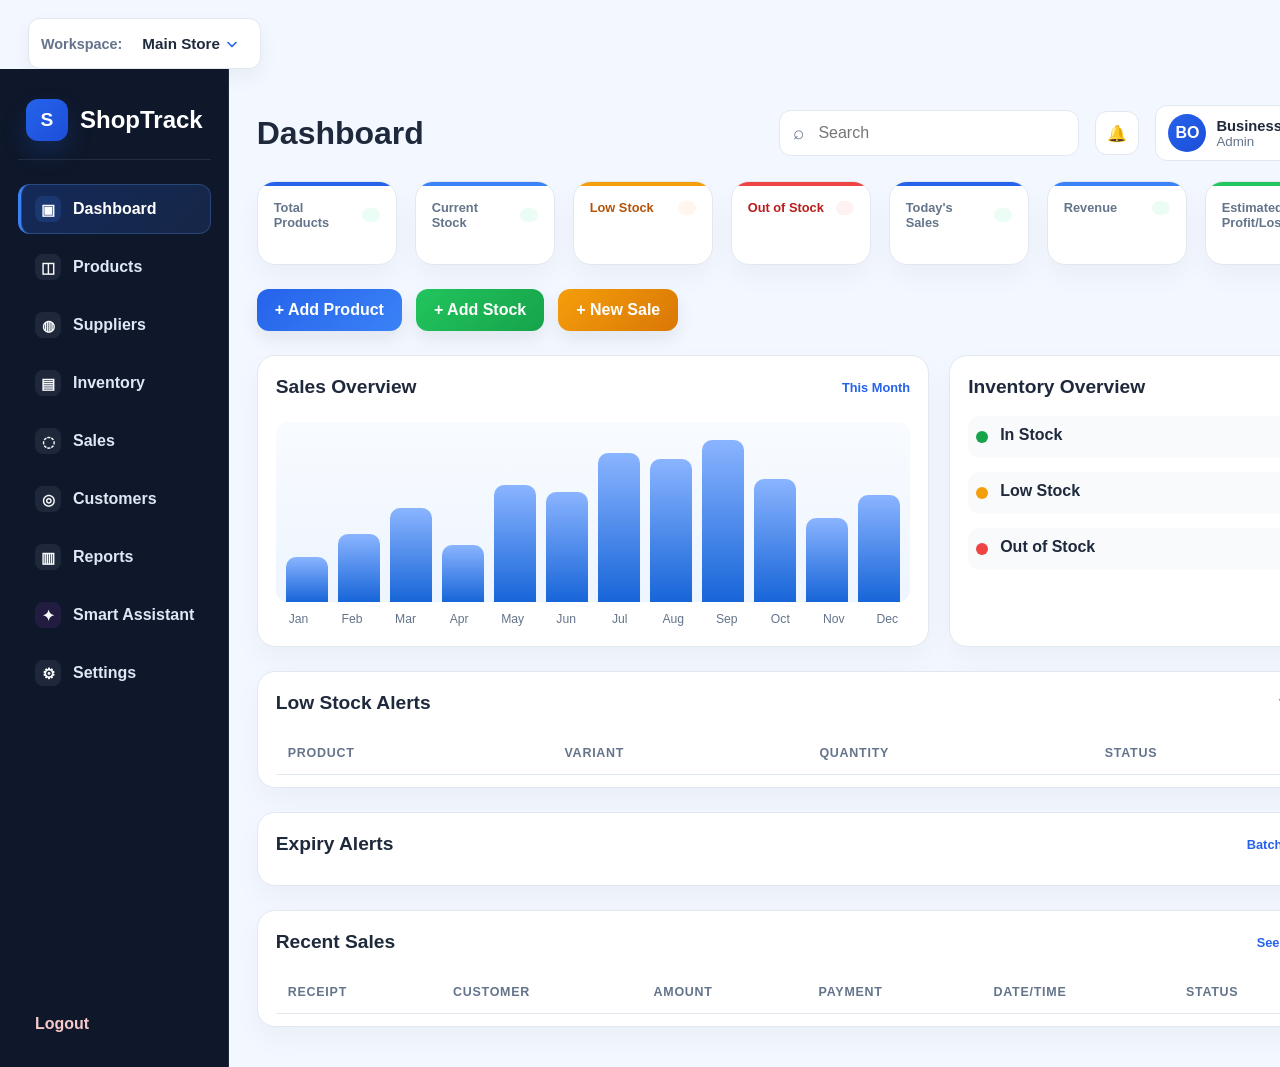
==== frontend/dashboard.html @ 77773a57 "initial commit -ShopTrack" ====
<!DOCTYPE html>
<html lang="en">
  <head>
    <meta charset="UTF-8" />
    <meta name="viewport" content="width=device-width, initial-scale=1.0" />
    <title>ShopTrack | Dashboard</title>
    <link rel="stylesheet" href="css/style.css" />
  </head>
  <body class="dashboard-body">
    <div class="workspace-strip">
      <div class="workspace-picker">
        <span class="workspace-label">Workspace:</span>
        <select id="workspaceSelector" class="workspace-select" aria-label="Workspace selector">
          <option value="Main Store">Main Store</option>
          <option value="Branch 1">Branch 1</option>
          <option value="Branch 2">Branch 2</option>
        </select>
      </div>
    </div>
    <div class="dashboard-app">
      <aside class="sidebar" id="sidebar">
        <div class="sidebar-header">
          <div class="logo-badge small">S</div>
          <div>
            <h2>ShopTrack</h2>
          </div>
        </div>

        <nav class="sidebar-nav" aria-label="Main navigation">
          <a href="dashboard.html" class="nav-item active"><span class="nav-icon">▣</span>Dashboard</a>
          <a href="products.html" class="nav-item"><span class="nav-icon">◫</span>Products</a>
          <a href="suppliers.html" class="nav-item"><span class="nav-icon">◍</span>Suppliers</a>
          <a href="inventory.html" class="nav-item"><span class="nav-icon">▤</span>Inventory</a>
          <a href="sales.html" class="nav-item"><span class="nav-icon">◌</span>Sales</a>
          <a href="customers.html" class="nav-item"><span class="nav-icon">◎</span>Customers</a>
          <a href="reports.html" class="nav-item"><span class="nav-icon">▥</span>Reports</a>
          <a href="assistant.html" class="nav-item assistant-link"><span class="nav-icon">✦</span>Smart Assistant</a>
          <a href="settings.html" class="nav-item"><span class="nav-icon">⚙</span>Settings</a>
        </nav>

        <div class="sidebar-footer">
          <a href="login.html" class="nav-item logout">Logout</a>
        </div>
      </aside>

      <div class="main-panel">
        <header class="topbar">
          <div class="topbar-left">
            <button type="button" class="menu-toggle" id="menuToggle" aria-label="Open menu">
              ☰
            </button>
            <h1>Dashboard</h1>
          </div>

          <div class="topbar-right">
            <div class="search-box">
              <span class="search-icon">⌕</span>
              <input type="search" placeholder="Search" aria-label="Search" />
            </div>

            <button type="button" class="icon-button" aria-label="Notifications">
              🔔
            </button>

            <div class="user-panel" aria-label="User account">
              <div class="avatar">BO</div>
              <div class="user-text">
                <strong>Business Owner</strong>
                <small>Admin</small>
              </div>
            </div>
          </div>
        </header>

        <main class="content-area">
          <section class="summary-grid">
             <article class="metric-card accent-blue">
              <div class="metric-top">
                <span class="metric-label">Total Products</span>
                <span class="metric-trend positive" id="dashboardTrend0"></span>
              </div>
              <div class="metric-value" id="dashboardValue0"></div>
              <div class="metric-note" id="dashboardNote0"></div>
            </article>

            <article class="metric-card accent-sky">
              <div class="metric-top">
                <span class="metric-label">Current Stock</span>
                <span class="metric-trend positive" id="dashboardTrend1"></span>
              </div>
              <div class="metric-value" id="dashboardValue1"></div>
              <div class="metric-note" id="dashboardNote1"></div>
            </article>

            <article class="metric-card warning-card accent-amber">
              <div class="metric-top">
                <span class="metric-label">Low Stock</span>
                <span class="metric-trend warning" id="dashboardTrend2"></span>
              </div>
              <div class="metric-value" id="dashboardValue2"></div>
              <div class="metric-note" id="dashboardNote2"></div>
            </article>

            <article class="metric-card danger-card accent-red">
              <div class="metric-top">
                <span class="metric-label">Out of Stock</span>
                <span class="metric-trend danger" id="dashboardTrend3"></span>
              </div>
              <div class="metric-value" id="dashboardValue3"></div>
              <div class="metric-note" id="dashboardNote3"></div>
            </article>

            <article class="metric-card accent-blue">
              <div class="metric-top">
                <span class="metric-label">Today's Sales</span>
                <span class="metric-trend positive" id="dashboardTrend4"></span>
              </div>
              <div class="metric-value" id="dashboardValue4"></div>
              <div class="metric-note" id="dashboardNote4"></div>
            </article>

            <article class="metric-card accent-sky">
              <div class="metric-top">
                <span class="metric-label">Revenue</span>
                <span class="metric-trend positive" id="dashboardTrend5"></span>
              </div>
              <div class="metric-value" id="dashboardValue5"></div>
              <div class="metric-note" id="dashboardNote5"></div>
            </article>

            <article class="metric-card profit-card accent-green">
              <div class="metric-top">
                <span class="metric-label">Estimated Profit/Loss</span>
                <span class="metric-trend positive" id="dashboardTrend6"></span>
              </div>
              <div class="metric-value" id="dashboardValue6"></div>
              <div class="metric-note" id="dashboardNote6"></div>
            </article>
          </section>

          <section class="quick-actions">
            <button type="button" class="action-btn primary-action" id="quickAddProductBtn">+ Add Product</button>
            <button type="button" class="action-btn secondary-action" id="quickAddStockBtn">+ Add Stock</button>
            <button type="button" class="action-btn accent-action" id="quickNewSaleBtn">+ New Sale</button>
          </section>

          <section class="dashboard-grid">
            <article class="panel sales-panel">
              <div class="panel-header">
                <h3>Sales Overview</h3>
                <span class="panel-tag">This Month</span>
              </div>

              <div class="chart-placeholder" aria-label="Sales chart placeholder">
                <div class="bars" aria-hidden="true">
                  <span style="height: 28%"></span>
                  <span style="height: 42%"></span>
                  <span style="height: 58%"></span>
                  <span style="height: 35%"></span>
                  <span style="height: 72%"></span>
                  <span style="height: 68%"></span>
                  <span style="height: 92%"></span>
                  <span style="height: 88%"></span>
                  <span style="height: 100%"></span>
                  <span style="height: 76%"></span>
                  <span style="height: 52%"></span>
                  <span style="height: 66%"></span>
                </div>
                <div class="chart-legend">
                  <span>Jan</span>
                  <span>Feb</span>
                  <span>Mar</span>
                  <span>Apr</span>
                  <span>May</span>
                  <span>Jun</span>
                  <span>Jul</span>
                  <span>Aug</span>
                  <span>Sep</span>
                  <span>Oct</span>
                  <span>Nov</span>
                  <span>Dec</span>
                </div>
              </div>
            </article>

            <article class="panel inventory-panel">
              <div class="panel-header">
                <h3>Inventory Overview</h3>
                <span class="panel-tag">Live</span>
              </div>

               <div class="status-list">
                 <div class="status-item">
                   <span class="status-dot green"></span>
                   <div>
                     <strong>In Stock</strong>
                     <small></small>
                   </div>
                   <span class="status-count"></span>
                 </div>

                 <div class="status-item">
                   <span class="status-dot yellow"></span>
                   <div>
                     <strong>Low Stock</strong>
                     <small></small>
                   </div>
                   <span class="status-count"></span>
                 </div>

                 <div class="status-item">
                   <span class="status-dot red"></span>
                   <div>
                     <strong>Out of Stock</strong>
                     <small></small>
                   </div>
                   <span class="status-count"></span>
                 </div>
               </div>
            </article>
          </section>

          <section class="panel table-panel">
            <div class="panel-header">
              <h3>Low Stock Alerts</h3>
              <a href="#" class="panel-link">View all</a>
            </div>

            <div class="table-wrap">
              <table>
                <thead>
                  <tr>
                    <th>Product</th>
                    <th>Variant</th>
                    <th>Quantity</th>
                    <th>Status</th>
                  </tr>
                </thead>
                <tbody>
                </tbody>
              </table>
            </div>
          </section>

          <section class="panel table-panel">
            <div class="panel-header">
              <h3>Expiry Alerts</h3>
              <span class="panel-tag">Batch review</span>
            </div>
            <ul class="expiry-alert-list" id="expiryAlertsList"></ul>
          </section>

          <section class="panel table-panel recent-sales-panel">
            <div class="panel-header">
              <h3>Recent Sales</h3>
              <a href="#" class="panel-link">See history</a>
            </div>

            <div class="table-wrap">
              <table>
                <thead>
                  <tr>
                    <th>Receipt</th>
                    <th>Customer</th>
                    <th>Amount</th>
                    <th>Payment</th>
                    <th>Date/Time</th>
                    <th>Status</th>
                  </tr>
                </thead>
                <tbody>
                </tbody>
              </table>
            </div>
          </section>
        </main>
      </div>
    </div>

    <script src="js/app.js"></script>
    <script src="js/dashboard.js"></script>
  </body>
</html>
---- frontend/css/style.css ----
:root {
  --brand-navy: #0F172A;
  --brand-blue: #2563EB;
  --brand-bright-blue: #3B82F6;
  --brand-soft-bg: #F8FAFC;
  --brand-card: #FFFFFF;
  --brand-text: #1E293B;
  --brand-success: #22C55E;
  --brand-warning: #F59E0B;
  --brand-danger: #EF4444;
  --brand-purple: #7C3AED;
  --bg-color: var(--brand-soft-bg);
  --card-color: var(--brand-card);
  --panel-color: var(--brand-soft-bg);
  --primary-color: var(--brand-blue);
  --primary-dark: #1d4ed8;
  --primary-soft: rgba(37, 99, 235, 0.1);
  --text-color: var(--brand-text);
  --muted-color: #64748b;
  --border-color: #e2e8f0;
  --error-color: var(--brand-danger);
  --error-soft: #fef2f2;
  --success-color: var(--brand-success);
  --success-soft: #ecfdf5;
  --warning-bg: #fff7ed;
  --warning-text: #b45309;
  --danger-bg: #fef2f2;
  --danger-text: #b91c1c;
  --assistant-soft: rgba(124, 58, 173, 0.12);
  --shadow-soft: 0 16px 36px rgba(15, 23, 42, 0.10);
}

* {
  box-sizing: border-box;
}

html,
body {
  margin: 0;
  min-height: 100%;
  font-family: 'Segoe UI', Tahoma, Geneva, Verdana, sans-serif;
  background: linear-gradient(180deg, #f4f8ff 0%, var(--brand-soft-bg) 100%);
  color: var(--text-color);
}

body {
  min-height: 100vh;
}

img {
  max-width: 100%;
  display: block;
}

button,
input,
a {
  font: inherit;
}

button {
  cursor: pointer;
}

.auth-page {
  min-height: 100vh;
  display: grid;
  place-items: center;
  padding: 24px;
}

.login-shell {
  width: 100%;
  max-width: 480px;
}

.login-card {
  background: var(--card-color);
  border: 1px solid var(--border-color);
  border-radius: 20px;
  box-shadow: var(--shadow-soft);
  padding: 36px 30px 28px;
}

.brand-block {
  text-align: center;
  margin-bottom: 28px;
}

.logo-badge {
  width: 68px;
  height: 68px;
  margin: 0 auto 14px;
  border-radius: 18px;
  display: grid;
  place-items: center;
  background: linear-gradient(135deg, var(--primary-color), var(--primary-dark));
  color: #ffffff;
  font-size: 2rem;
  font-weight: 700;
  box-shadow: 0 12px 24px rgba(23, 101, 216, 0.22);
}

.brand-block h1 {
  margin: 0;
  font-size: clamp(2rem, 3vw, 2.5rem);
  letter-spacing: -0.04em;
}

.brand-block p {
  margin: 8px 0 0;
  color: var(--muted-color);
  font-size: 1rem;
}

form {
  display: flex;
  flex-direction: column;
  gap: 18px;
}

.field-group {
  display: flex;
  flex-direction: column;
  gap: 8px;
}

label {
  font-size: 0.95rem;
  font-weight: 600;
  color: var(--text-color);
}

input[type='email'],
input[type='password'],
input[type='date'],
input[type='tel'],
textarea,
.search-box input {
  width: 100%;
  height: 52px;
  border: 1px solid var(--border-color);
  border-radius: 12px;
  padding: 0 16px;
  font-size: 1rem;
  background: #ffffff;
  color: var(--text-color);
  transition: border-color 0.2s ease, box-shadow 0.2s ease;
}

textarea {
  min-height: 110px;
  padding: 12px 16px;
  resize: vertical;
}

input[type='email']:focus,
input[type='password']:focus,
input[type='date']:focus,
input[type='tel']:focus,
textarea:focus,
.search-box input:focus {
  outline: none;
  border-color: var(--primary-color);
  box-shadow: 0 0 0 3px rgba(23, 101, 216, 0.12);
}

.password-wrapper {
  position: relative;
}

.password-wrapper input {
  padding-right: 84px;
}

.toggle-password {
  position: absolute;
  right: 10px;
  top: 50%;
  transform: translateY(-50%);
  background: transparent;
  border: none;
  color: var(--primary-color);
  font-weight: 600;
  cursor: pointer;
  padding: 8px 10px;
}

.toggle-password:hover {
  color: var(--primary-dark);
}

.form-row {
  display: flex;
  justify-content: space-between;
  align-items: center;
  gap: 12px;
  flex-wrap: wrap;
}

.checkbox-row {
  display: inline-flex;
  align-items: center;
  gap: 8px;
  font-weight: 500;
  color: var(--muted-color);
}

.checkbox-row input {
  width: 16px;
  height: 16px;
  accent-color: var(--primary-color);
}

.text-link {
  color: var(--primary-color);
  text-decoration: none;
  font-weight: 600;
}

.text-link:hover {
  text-decoration: underline;
}

.form-message {
  min-height: 22px;
  margin-top: -4px;
  font-size: 0.9rem;
  font-weight: 600;
  display: none;
}

.form-message.error {
  display: block;
  color: var(--error-color);
  background: var(--error-soft);
  border: 1px solid rgba(217, 48, 37, 0.15);
  border-radius: 10px;
  padding: 10px 12px;
}

.form-message.success {
  display: block;
  color: var(--success-color);
  background: var(--success-soft);
  border: 1px solid rgba(24, 128, 56, 0.15);
  border-radius: 10px;
  padding: 10px 12px;
}

.primary-btn {
  width: 100%;
  height: 52px;
  border: none;
  border-radius: 12px;
  background: linear-gradient(135deg, var(--brand-blue), var(--brand-bright-blue));
  color: #ffffff;
  font-size: 1rem;
  font-weight: 700;
  cursor: pointer;
  transition: transform 0.2s ease, box-shadow 0.2s ease, filter 0.2s ease;
  box-shadow: 0 12px 24px rgba(37, 99, 235, 0.22);
}

.primary-btn:hover,
.secondary-btn:hover,
.action-btn:hover,
.table-action:hover,
.icon-button:hover,
.modal-close:hover {
  transform: translateY(-1px);
  filter: brightness(1.01);
}

.primary-btn:active {
  transform: translateY(0);
}

.signup-text {
  margin: 8px 0 0;
  text-align: center;
  color: var(--muted-color);
}

.workspace-strip {
  padding: 18px 28px 0;
}

.workspace-picker {
  display: inline-flex;
  align-items: center;
  gap: 10px;
  background: #ffffff;
  border: 1px solid var(--border-color);
  border-radius: 12px;
  padding: 8px 12px;
  box-shadow: 0 8px 20px rgba(15, 23, 42, 0.05);
}

.workspace-label {
  font-size: 0.9rem;
  font-weight: 700;
  color: var(--muted-color);
}

.workspace-select {
  appearance: none;
  -webkit-appearance: none;
  background: #ffffff;
  border: none;
  color: var(--text-color);
  font-size: 0.95rem;
  font-weight: 700;
  padding: 8px 28px 8px 10px;
  border-radius: 10px;
  cursor: pointer;
  outline: none;
  background-image: url("data:image/svg+xml,%3Csvg xmlns='http://www.w3.org/2000/svg' width='12' height='12' viewBox='0 0 12 12'%3E%3Cpath d='M2 4.5l4 4 4-4' fill='none' stroke='%232563EB' stroke-width='1.6' stroke-linecap='round' stroke-linejoin='round'/%3E%3C/svg%3E");
  background-repeat: no-repeat;
  background-position: right 10px center;
}

.workspace-select:focus {
  box-shadow: 0 0 0 3px rgba(37, 99, 235, 0.14);
}

.login-workspace-strip {
  padding: 18px 0 0;
}

.dashboard-body {
  background: #f3f7ff;
}

.dashboard-app {
  display: flex;
  min-height: 100vh;
}

.sidebar {
  width: 260px;
  background: var(--brand-navy);
  color: #e2e8f0;
  padding: 22px 18px;
  display: flex;
  flex-direction: column;
  gap: 24px;
  transition: transform 0.3s ease;
  box-shadow: inset -1px 0 0 rgba(148, 163, 184, 0.14);
}

.sidebar-header {
  display: flex;
  align-items: center;
  gap: 12px;
  padding: 8px 8px 18px;
  border-bottom: 1px solid rgba(148, 163, 184, 0.15);
}

.sidebar-header h2 {
  margin: 0;
  font-size: 1.5rem;
  color: #ffffff;
}

.logo-badge.small {
  width: 42px;
  height: 42px;
  margin: 0;
  font-size: 1.2rem;
  border-radius: 12px;
}

.sidebar-nav {
  display: flex;
  flex-direction: column;
  gap: 8px;
}

.nav-item {
  display: flex;
  align-items: center;
  gap: 12px;
  color: #dfe7f5;
  text-decoration: none;
  padding: 12px 14px;
  border-radius: 12px;
  font-weight: 600;
  transition: background 0.2s ease, transform 0.2s ease, color 0.2s ease, border-color 0.2s ease;
  border-left: 3px solid transparent;
}

.nav-icon {
  width: 26px;
  height: 26px;
  display: inline-flex;
  align-items: center;
  justify-content: center;
  border-radius: 8px;
  background: rgba(148, 163, 184, 0.12);
  color: #f8fafc;
  font-size: 0.92rem;
}

.nav-item:hover {
  background: rgba(59, 130, 246, 0.10);
  color: #ffffff;
  transform: translateX(2px);
}

.nav-item.active {
  background: linear-gradient(135deg, rgba(37, 99, 235, 0.24), rgba(59, 130, 246, 0.14));
  color: #ffffff;
  border-left-color: var(--brand-bright-blue);
  box-shadow: inset 0 0 0 1px rgba(96, 165, 250, 0.25);
}

.nav-item.active .nav-icon,
.nav-item:hover .nav-icon {
  background: rgba(59, 130, 246, 0.18);
}

.nav-item.assistant-link:hover,
.nav-item.assistant-link.active {
  background: linear-gradient(135deg, rgba(124, 58, 173, 0.18), rgba(168, 85, 247, 0.10));
  border-left-color: var(--brand-purple);
  color: #ffffff;
}

.nav-item.assistant-link .nav-icon {
  background: rgba(124, 58, 173, 0.18);
}

.nav-item.logout {
  margin-top: auto;
  color: #f8c9c9;
}

.sidebar-footer {
  margin-top: auto;
}

.main-panel {
  flex: 1;
  padding: 24px 28px 28px;
}

.topbar {
  display: flex;
  justify-content: space-between;
  align-items: center;
  gap: 18px;
  padding: 12px 0 20px;
}

.topbar-left,
.topbar-right {
  display: flex;
  align-items: center;
  gap: 16px;
}

.topbar-left h1 {
  margin: 0;
  font-size: clamp(1.8rem, 2.5vw, 2.5rem);
}

.menu-toggle {
  display: none;
  background: #ffffff;
  border: 1px solid var(--border-color);
  border-radius: 10px;
  width: 42px;
  height: 42px;
  font-size: 1.3rem;
}

.search-box {
  position: relative;
  width: min(300px, 40vw);
}

.search-icon {
  position: absolute;
  left: 14px;
  top: 50%;
  transform: translateY(-50%);
  font-size: 1.2rem;
  color: var(--muted-color);
}

.search-box input {
  padding-left: 38px;
  height: 46px;
}

.icon-button {
  width: 44px;
  height: 44px;
  border: 1px solid var(--border-color);
  border-radius: 12px;
  background: #ffffff;
}

.user-panel {
  display: flex;
  align-items: center;
  gap: 10px;
  background: #ffffff;
  border: 1px solid var(--border-color);
  border-radius: 12px;
  padding: 8px 12px;
}

.avatar {
  width: 38px;
  height: 38px;
  border-radius: 50%;
  background: linear-gradient(135deg, var(--primary-color), var(--primary-dark));
  color: #ffffff;
  display: grid;
  place-items: center;
  font-weight: 700;
}

.user-text {
  display: flex;
  flex-direction: column;
}

.user-text strong {
  font-size: 0.92rem;
}

.user-text small {
  color: var(--muted-color);
}

.content-area {
  display: flex;
  flex-direction: column;
  gap: 24px;
}

.summary-grid {
  display: grid;
  grid-template-columns: repeat(7, minmax(140px, 1fr));
  gap: 18px;
}

.metric-card {
  position: relative;
  background: var(--brand-card);
  border: 1px solid var(--border-color);
  border-radius: 18px;
  padding: 18px 16px 16px;
  box-shadow: 0 12px 26px rgba(15, 23, 42, 0.04);
  overflow: hidden;
}

.metric-card::before {
  content: "";
  position: absolute;
  inset: 0 0 auto 0;
  height: 4px;
  background: var(--brand-blue);
}

.metric-card.accent-blue::before { background: var(--brand-blue); }
.metric-card.accent-sky::before { background: var(--brand-bright-blue); }
.metric-card.accent-amber::before { background: var(--brand-warning); }
.metric-card.accent-red::before { background: var(--brand-danger); }
.metric-card.accent-green::before { background: var(--brand-success); }
.metric-card.accent-purple::before { background: var(--brand-purple); }

.metric-top {
  display: flex;
  justify-content: space-between;
  align-items: center;
  gap: 10px;
  margin-bottom: 18px;
}

.metric-label {
  font-size: 0.8rem;
  color: var(--muted-color);
  font-weight: 700;
}

.metric-value {
  font-size: clamp(1.5rem, 2vw, 2rem);
  font-weight: 800;
  letter-spacing: -0.04em;
  margin-bottom: 8px;
}

.metric-note {
  color: var(--muted-color);
  font-size: 0.8rem;
}

.metric-trend {
  font-size: 0.7rem;
  font-weight: 700;
  border-radius: 999px;
  padding: 6px 8px;
}

.metric-trend.positive {
  background: var(--success-soft);
  color: var(--success-color);
}

.metric-trend.warning {
  background: var(--warning-bg);
  color: var(--warning-text);
}

.metric-trend.danger {
  background: var(--danger-bg);
  color: var(--danger-text);
}

.warning-card .metric-value,
.warning-card .metric-label {
  color: var(--warning-text);
}

.danger-card .metric-value,
.danger-card .metric-label {
  color: var(--danger-text);
}

.profit-card .metric-value {
  color: var(--success-color);
}

.metric-card .metric-trend {
  border: 1px solid transparent;
}

.quick-actions {
  display: flex;
  gap: 14px;
  flex-wrap: wrap;
}

.action-btn {
  border: none;
  border-radius: 12px;
  padding: 12px 18px;
  font-weight: 700;
  color: #ffffff;
  transition: transform 0.2s ease, box-shadow 0.2s ease;
  box-shadow: 0 8px 18px rgba(15, 23, 42, 0.08);
}

.primary-action {
  background: linear-gradient(135deg, var(--brand-blue), var(--brand-bright-blue));
}

.secondary-action {
  background: linear-gradient(135deg, var(--brand-success), #16a34a);
}

.accent-action {
  background: linear-gradient(135deg, var(--brand-warning), #d97706);
}

.dashboard-grid {
  display: grid;
  grid-template-columns: 1.7fr 1fr;
  gap: 20px;
}

.panel {
  background: #ffffff;
  border: 1px solid var(--border-color);
  border-radius: 18px;
  padding: 20px 18px;
  box-shadow: 0 12px 28px rgba(15, 23, 42, 0.04);
}

.panel-header {
  display: flex;
  align-items: center;
  justify-content: space-between;
  gap: 10px;
  margin-bottom: 18px;
}

.panel-header h3 {
  margin: 0;
  font-size: 1.2rem;
}

.panel-tag,
.panel-link {
  color: var(--primary-color);
  text-decoration: none;
  font-size: 0.8rem;
  font-weight: 700;
}

.chart-placeholder {
  display: flex;
  flex-direction: column;
  gap: 10px;
  padding-top: 6px;
}

.bars {
  height: 180px;
  display: grid;
  grid-template-columns: repeat(12, minmax(0, 1fr));
  align-items: end;
  gap: 10px;
  padding: 18px 10px 0;
  border-radius: 12px;
  background: linear-gradient(180deg, #f8fbff, #eef5ff);
}

.bars span {
  display: block;
  background: linear-gradient(180deg, #8ab4ff, #1765d8);
  border-radius: 10px 10px 0 0;
  min-height: 20px;
}

.chart-legend {
  display: grid;
  grid-template-columns: repeat(12, minmax(0, 1fr));
  gap: 8px;
  color: var(--muted-color);
  font-size: 0.76rem;
  text-align: center;
}

.status-list {
  display: flex;
  flex-direction: column;
  gap: 14px;
  margin-top: 8px;
}

.status-item {
  display: flex;
  align-items: center;
  gap: 12px;
  padding: 10px 8px;
  border-radius: 12px;
  background: #f8fafc;
}

.status-item strong {
  display: block;
  margin-bottom: 4px;
}

.status-item small {
  color: var(--muted-color);
}

.status-dot {
  width: 12px;
  height: 12px;
  border-radius: 50%;
  display: inline-block;
}

.status-dot.green {
  background: #16a34a;
}

.status-dot.yellow {
  background: #f59e0b;
}

.status-dot.red {
  background: #ef4444;
}

.status-count {
  margin-left: auto;
  font-weight: 700;
  color: var(--text-color);
}

.table-panel {
  padding-bottom: 12px;
}

.table-wrap {
  overflow-x: auto;
}

table {
  width: 100%;
  border-collapse: collapse;
  min-width: 640px;
}

th,
td {
  padding: 14px 12px;
  text-align: left;
  border-bottom: 1px solid var(--border-color);
  font-size: 0.95rem;
}

th {
  color: var(--muted-color);
  font-size: 0.78rem;
  text-transform: uppercase;
  letter-spacing: 0.06em;
}

tbody tr:hover {
  background: #f8fbff;
}

.status-badge {
  display: inline-block;
  border-radius: 999px;
  padding: 6px 10px;
  font-size: 0.76rem;
  font-weight: 700;
  border: 1px solid transparent;
}

.status-badge.green {
  background: var(--success-soft);
  color: var(--success-color);
  border-color: rgba(34, 197, 94, 0.15);
}

.status-badge.yellow {
  background: var(--warning-bg);
  color: var(--warning-text);
  border-color: rgba(245, 158, 11, 0.18);
}

.status-badge.red {
  background: #fef2f2;
  color: #b91c1c;
  border-color: rgba(239, 68, 68, 0.15);
}

.status-badge.blue {
  background: #eff6ff;
  color: #1d4ed8;
  border-color: rgba(37, 99, 235, 0.1);
}

.status-badge.orange {
  background: #fff7ed;
  color: #c2410c;
  border-color: rgba(245, 158, 11, 0.14);
}

.expiry-alert-list {
  list-style: none;
  margin: 0;
  padding: 0;
  display: flex;
  flex-direction: column;
  gap: 12px;
}

.expiry-alert-item {
  display: grid;
  grid-template-columns: minmax(0, 1.5fr) auto auto;
  gap: 10px;
  align-items: center;
  padding: 12px 14px;
  border: 1px solid var(--border-color);
  border-radius: 12px;
  background: #f8fafc;
}

.expiry-alert-copy {
  display: flex;
  flex-direction: column;
  gap: 4px;
}

.expiry-alert-copy strong {
  font-size: 0.95rem;
}

.expiry-alert-copy small,
.expiry-alert-item small {
  color: var(--muted-color);
}

.recent-sales-panel {
  margin-bottom: 12px;
}

.toolbar-box {
  display: flex;
  justify-content: space-between;
  align-items: center;
  gap: 16px;
  background: #ffffff;
  border: 1px solid var(--border-color);
  border-radius: 18px;
  padding: 16px 18px;
  box-shadow: 0 10px 24px rgba(15, 23, 42, 0.04);
}

.toolbar-filters {
  display: flex;
  align-items: center;
  gap: 12px;
  flex-wrap: wrap;
}

.toolbar-filters select,
.toolbar-filters input,
.product-form input,
.product-form select {
  height: 46px;
  border: 1px solid var(--border-color);
  border-radius: 10px;
  padding: 0 12px;
  background: #ffffff;
  color: var(--text-color);
}

.secondary-btn {
  background: linear-gradient(135deg, #e2e8f0, #dfeaf5);
  color: var(--text-color);
  border: none;
  border-radius: 10px;
  padding: 10px 16px;
  font-weight: 700;
  box-shadow: 0 8px 18px rgba(15, 23, 42, 0.04);
}

.secondary-btn.alt {
  background: linear-gradient(135deg, #eff6ff, #dbeafe);
  color: var(--brand-blue);
}

.small-btn {
  width: auto;
  min-width: 150px;
  height: 46px;
  padding: 0 18px;
}

.page-panel {
  padding-bottom: 8px;
}

.table-action {
  background: rgba(37, 99, 235, 0.06);
  color: var(--primary-color);
  border: 1px solid rgba(37, 99, 235, 0.12);
  border-radius: 8px;
  padding: 7px 10px;
  font-weight: 700;
}

.modal {
  position: fixed;
  inset: 0;
  display: flex;
  align-items: center;
  justify-content: center;
  z-index: 50;
}

.modal.hidden {
  display: none;
}

.modal-backdrop {
  position: absolute;
  inset: 0;
  background: rgba(15, 23, 42, 0.5);
}

.modal-dialog {
  position: relative;
  width: min(720px, calc(100vw - 32px));
  max-height: 90vh;
  overflow-y: auto;
  background: #ffffff;
  border-radius: 18px;
  box-shadow: var(--shadow-soft);
  padding: 20px;
  z-index: 1;
}

.modal-header {
  display: flex;
  align-items: center;
  justify-content: space-between;
  gap: 12px;
  margin-bottom: 18px;
}

.modal-header h3 {
  margin: 0;
  font-size: 1.4rem;
}

.modal-close {
  width: 36px;
  height: 36px;
  border: none;
  border-radius: 8px;
  background: #f1f5f9;
  font-size: 1.5rem;
  color: var(--text-color);
}

.form-grid {
  display: grid;
  grid-template-columns: repeat(2, minmax(0, 1fr));
  gap: 16px;
}

.product-form .field-group {
  display: flex;
  flex-direction: column;
  gap: 8px;
}

.product-form .field-group input {
  height: 46px;
  border: 1px solid var(--border-color);
  border-radius: 10px;
  padding: 0 12px;
}

.modal-actions {
  display: flex;
  justify-content: flex-end;
  gap: 12px;
  margin-top: 22px;
}

.full-span {
  grid-column: 1 / -1;
}

.form-message {
  min-height: 24px;
  margin-top: 12px;
  display: none;
  font-size: 0.9rem;
  font-weight: 700;
}

.form-message.error {
  display: block;
  background: var(--error-soft);
  color: var(--error-color);
  border: 1px solid rgba(217, 48, 37, 0.15);
  border-radius: 10px;
  padding: 10px 12px;
}

.form-message.success {
  display: block;
  background: var(--success-soft);
  color: var(--success-color);
  border: 1px solid rgba(24, 128, 56, 0.15);
  border-radius: 10px;
  padding: 10px 12px;
}

.full-width {
  width: 100%;
}

.sales-layout {
  display: grid;
  grid-template-columns: 1.2fr 1.5fr;
  gap: 20px;
}

.product-list {
  display: flex;
  flex-direction: column;
  gap: 12px;
}

.product-item {
  display: flex;
  justify-content: space-between;
  align-items: center;
  gap: 12px;
  border: 1px solid var(--border-color);
  border-radius: 12px;
  padding: 12px 14px;
  background: #f8fafc;
}

.product-item button {
  background: var(--primary-color);
  color: #ffffff;
  border: none;
  border-radius: 8px;
  padding: 8px 12px;
}

.cart-panel,
.customer-panel,
.payment-panel,
.sales-product-panel {
  min-height: 100%;
}

.compact-table table {
  min-width: 480px;
}

.qty-control {
  display: inline-flex;
  align-items: center;
  gap: 8px;
  border: 1px solid var(--border-color);
  border-radius: 10px;
  padding: 4px 8px;
  background: #ffffff;
}

.qty-control button {
  width: 28px;
  height: 28px;
  border: none;
  border-radius: 8px;
  background: #edf2ff;
  color: var(--primary-color);
  font-size: 1.1rem;
  font-weight: 700;
  cursor: pointer;
}

.qty-input {
  width: 56px;
  border: none;
  background: transparent;
  text-align: center;
  font-size: 0.95rem;
  font-weight: 700;
  color: var(--text-color);
  appearance: textfield;
}

.qty-input::-webkit-outer-spin-button,
.qty-input::-webkit-inner-spin-button {
  -webkit-appearance: none;
  margin: 0;
}

.totals-box {
  margin-top: 18px;
  padding-top: 16px;
  border-top: 1px solid var(--border-color);
}

.total-row {
  display: flex;
  justify-content: space-between;
  align-items: center;
  font-size: 1.02rem;
  font-weight: 700;
}

.cart-actions {
  display: flex;
  gap: 12px;
  flex-wrap: wrap;
  margin-top: 18px;
}

.sale-actions-shell,
.held-sales-panel {
  margin-top: 18px;
}

.sale-action-group {
  display: flex;
  gap: 12px;
  flex-wrap: wrap;
  justify-content: flex-end;
  align-items: center;
}

.post-sale-actions {
  display: none;
}

#salesMessage.success ~ .sale-actions-shell .pre-sale-actions {
  display: none;
}

#salesMessage.success ~ .sale-actions-shell .post-sale-actions {
  display: flex;
}

.held-sale-box {
  display: flex;
  flex-direction: column;
  gap: 10px;
}

.held-sale-box label {
  font-size: 0.88rem;
  font-weight: 700;
  color: var(--muted-color);
}

.held-sale-box select {
  width: 100%;
}

.alert-box {
  margin-top: 16px;
  background: var(--warning-bg);
  border: 1px solid rgba(245, 158, 11, 0.2);
  color: var(--warning-text);
  border-radius: 12px;
  padding: 12px 14px;
  display: flex;
  flex-direction: column;
  gap: 6px;
}

.check-row {
  display: flex;
  align-items: center;
  gap: 10px;
  font-weight: 600;
}

.report-toolbar label {
  display: flex;
  align-items: center;
  gap: 8px;
  color: var(--muted-color);
  font-weight: 600;
}

.simple-list {
  list-style: none;
  padding: 0;
  margin: 0;
  display: flex;
  flex-direction: column;
  gap: 12px;
}

.simple-list li {
  display: flex;
  justify-content: space-between;
  align-items: center;
  border-bottom: 1px solid var(--border-color);
  padding-bottom: 10px;
}

.mini-chart {
  height: 140px;
  display: flex;
  align-items: end;
  gap: 10px;
  padding: 16px 8px 8px;
  background: linear-gradient(180deg, #f8fbff, #eef5ff);
  border-radius: 12px;
}

.mini-chart span {
  flex: 1;
  background: linear-gradient(180deg, #b6d7ff, #1765d8);
  border-radius: 10px 10px 0 0;
}

.small-bars span {
  min-height: 10px;
}

@media (max-width: 1024px) {
  .summary-grid {
    grid-template-columns: repeat(2, minmax(180px, 1fr));
  }

  .dashboard-grid {
    grid-template-columns: 1fr;
  }

  .sales-layout {
    grid-template-columns: 1fr;
  }
}

@media (max-width: 820px) {
  .dashboard-app {
    position: relative;
  }

  .sidebar {
    position: absolute;
    left: 0;
    top: 0;
    bottom: 0;
    transform: translateX(-100%);
    z-index: 20;
    width: 250px;
  }

  .sidebar.open {
    transform: translateX(0);
  }

  .menu-toggle {
    display: inline-flex;
    align-items: center;
    justify-content: center;
  }

  .topbar {
    align-items: flex-start;
    flex-wrap: wrap;
  }

  .topbar-right {
    width: 100%;
    justify-content: space-between;
    flex-wrap: wrap;
  }

  .search-box {
    width: 100%;
    min-width: 0;
  }
}

@media (max-width: 640px) {
  .auth-page {
    padding: 16px;
  }

  .login-card {
    padding: 28px 18px 22px;
    border-radius: 16px;
  }

  .field-group {
    gap: 6px;
  }

  .form-row {
    align-items: flex-start;
    flex-direction: column;
  }

  .toggle-password {
    right: 8px;
  }

  .main-panel {
    padding: 18px 14px 20px;
  }

  .topbar {
    padding-top: 2px;
  }

  .topbar-left,
  .topbar-right {
    width: 100%;
    justify-content: space-between;
  }

  .user-panel {
    width: 100%;
    justify-content: center;
  }

  .summary-grid {
    grid-template-columns: 1fr;
  }

  .quick-actions {
    flex-direction: column;
  }

  .action-btn {
    width: 100%;
  }
}

@media (min-width: 641px) and (max-width: 1024px) {
  .login-shell {
    max-width: 520px;
  }
}
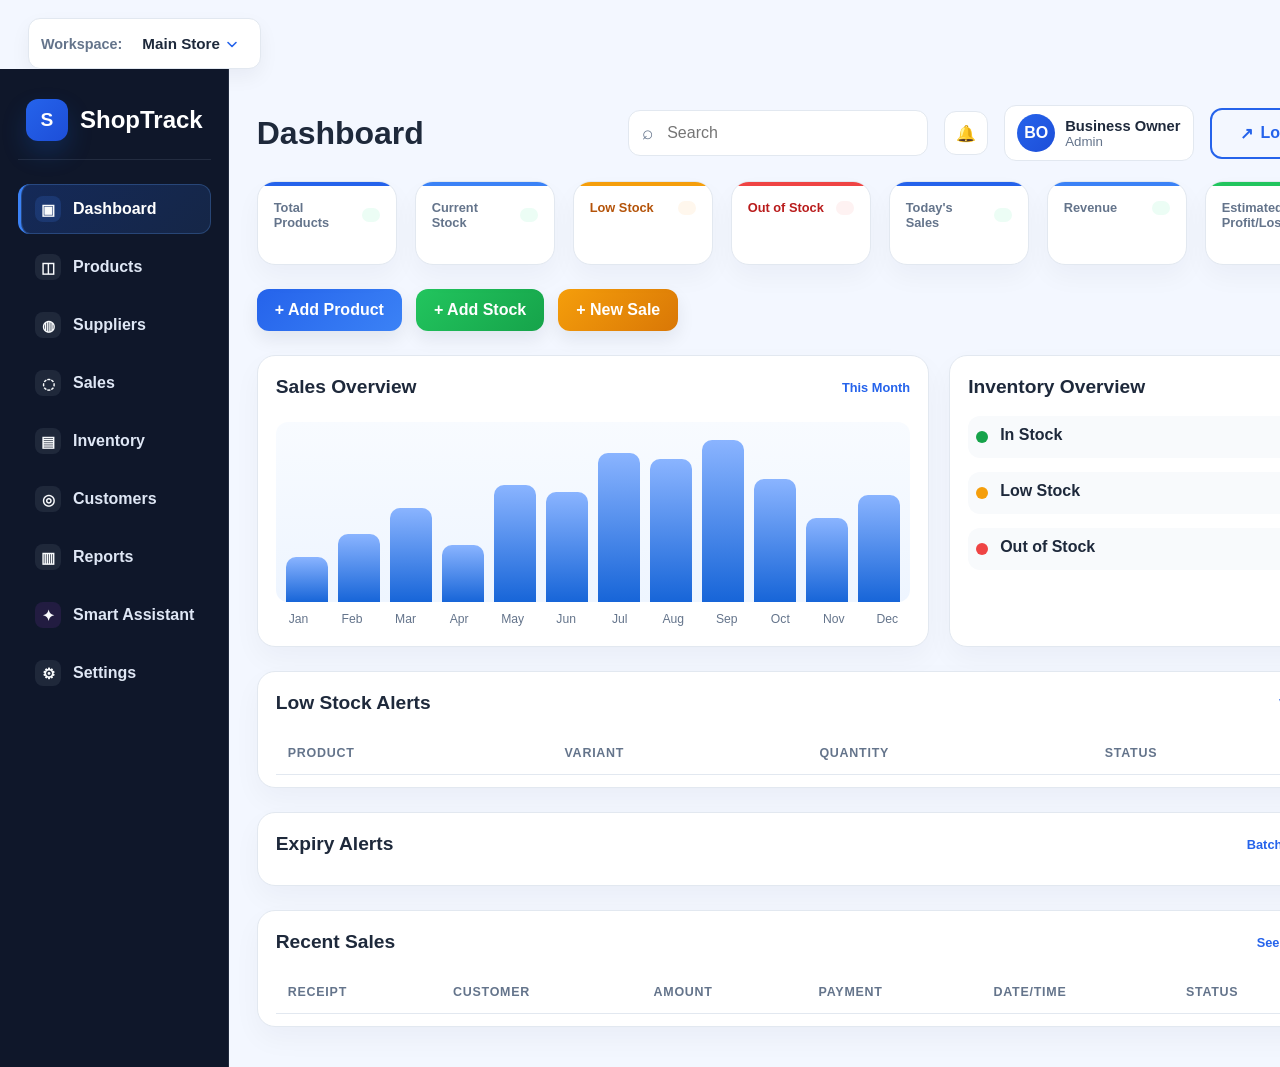
==== commit 1efa0f37: "fix shoptrack dashboard,products, inventory and reports" ====
--- a/frontend/dashboard.html
+++ b/frontend/dashboard.html
@@ -30,8 +30,8 @@
           <a href="dashboard.html" class="nav-item active"><span class="nav-icon">▣</span>Dashboard</a>
           <a href="products.html" class="nav-item"><span class="nav-icon">◫</span>Products</a>
           <a href="suppliers.html" class="nav-item"><span class="nav-icon">◍</span>Suppliers</a>
+          <a href="sales.html" class="nav-item"><span class="nav-icon">◌</span>Sales</a>
           <a href="inventory.html" class="nav-item"><span class="nav-icon">▤</span>Inventory</a>
-          <a href="sales.html" class="nav-item"><span class="nav-icon">◌</span>Sales</a>
           <a href="customers.html" class="nav-item"><span class="nav-icon">◎</span>Customers</a>
           <a href="reports.html" class="nav-item"><span class="nav-icon">▥</span>Reports</a>
           <a href="assistant.html" class="nav-item assistant-link"><span class="nav-icon">✦</span>Smart Assistant</a>
@@ -39,7 +39,6 @@
         </nav>
 
         <div class="sidebar-footer">
-          <a href="login.html" class="nav-item logout">Logout</a>
         </div>
       </aside>
 
@@ -69,6 +68,11 @@
                 <small>Admin</small>
               </div>
             </div>
+
+            <a href="login.html" class="btn btn-outline logout-btn" aria-label="Logout">
+              <span class="logout-icon">↗</span>
+              <span class="logout-text">Logout</span>
+            </a>
           </div>
         </header>
 
--- a/frontend/css/style.css
+++ b/frontend/css/style.css
@@ -1,5 +1,11 @@
 :root {
   --brand-navy: #0F172A;
+  --brand-emerald: #059669;
+  --brand-emerald-light: #10B981;
+  --brand-sky: #0EA5E9;
+  --brand-sky-light: #38BDF8;
+  --brand-orange: #F97316;
+  --brand-orange-light: #FB923C;
   --brand-blue: #2563EB;
   --brand-bright-blue: #3B82F6;
   --brand-soft-bg: #F8FAFC;
@@ -28,6 +34,20 @@
   --danger-text: #b91c1c;
   --assistant-soft: rgba(124, 58, 173, 0.12);
   --shadow-soft: 0 16px 36px rgba(15, 23, 42, 0.10);
+  --gradient-hero: linear-gradient(135deg, #0F172A 0%, #1E293B 50%, #0F172A 100%);
+  --gradient-card-1: linear-gradient(135deg, #0EA5E9 0%, #0284C7 100%);
+  --gradient-card-2: linear-gradient(135deg, #10B981 0%, #059669 100%);
+  --gradient-card-3: linear-gradient(135deg, #F97316 0%, #EA580C 100%);
+  --gradient-card-4: linear-gradient(135deg, #7C3AED 0%, #6D28D9 100%);
+  --gradient-card-5: linear-gradient(135deg, #EC4899 0%, #DB2777 100%);
+  --gradient-feature-1: linear-gradient(135deg, rgba(14, 165, 233, 0.1) 0%, rgba(2, 132, 199, 0.05) 100%);
+  --gradient-feature-2: linear-gradient(135deg, rgba(16, 185, 129, 0.1) 0%, rgba(5, 150, 105, 0.05) 100%);
+  --gradient-feature-3: linear-gradient(135deg, rgba(249, 115, 22, 0.1) 0%, rgba(234, 88, 12, 0.05) 100%);
+  --gradient-feature-4: linear-gradient(135deg, rgba(124, 58, 173, 0.1) 0%, rgba(109, 40, 217, 0.05) 100%);
+  --gradient-feature-5: linear-gradient(135deg, rgba(236, 72, 153, 0.1) 0%, rgba(219, 39, 119, 0.05) 100%);
+  --gradient-feature-6: linear-gradient(135deg, rgba(245, 158, 11, 0.1) 0%, rgba(217, 119, 6, 0.05) 100%);
+  --gradient-login: linear-gradient(135deg, #1e3a8a 0%, #3b82f6 50%, #06b6d4 100%);
+  --gradient-login-alt: linear-gradient(135deg, #1e40af 0%, #2563eb 100%);
 }
 
 * {
@@ -1400,3 +1420,1085 @@
     max-width: 520px;
   }
 }
+
+/* ========================================
+   SPLIT-SCREEN LOGIN STYLES
+   ======================================== */
+
+.login-page {
+  min-height: 100vh;
+  display: flex;
+  background: #f8fafc;
+}
+
+.login-split {
+  display: flex;
+  width: 100%;
+  min-height: 100vh;
+}
+
+.login-brand {
+  flex: 1;
+  display: flex;
+  flex-direction: column;
+  justify-content: center;
+  align-items: center;
+  padding: 60px 48px;
+  background: linear-gradient(135deg, var(--brand-blue) 0%, var(--brand-purple) 100%);
+  color: #ffffff;
+  position: relative;
+  overflow: hidden;
+}
+
+.login-brand::before {
+  content: "";
+  position: absolute;
+  inset: 0;
+  background: url("data:image/svg+xml,%3Csvg width='60' height='60' viewBox='0 0 60 60' xmlns='http://www.w3.org/2000/svg'%3E%3Cg fill='none' fill-rule='evenodd'%3E%3Cg fill='%23ffffff' fill-opacity='0.03'%3E%3Cpath d='M36 34v-4h-2v4h-4v2h4v4h2v-4h4v-2h-4zm0-30V0h-2v4h-4v2h4v4h2V6h4V4h-4zM6 34v-4H4v4H0v2h4v4h2v-4h4v-2H6zM6 4V0H4v4H0v2h4v4h2V6h4V4H6z'/%3E%3C/g%3E%3C/g%3E%3C/svg%3E") repeat;
+  opacity: 0.5;
+}
+
+.login-brand::after {
+  content: "";
+  position: absolute;
+  bottom: 0;
+  left: 0;
+  right: 0;
+  height: 200px;
+  background: linear-gradient(180deg, transparent, rgba(0, 0, 0, 0.15));
+  pointer-events: none;
+}
+
+.login-brand-content {
+  position: relative;
+  z-index: 1;
+  max-width: 420px;
+  text-align: center;
+}
+
+.login-brand-logo {
+  width: 80px;
+  height: 80px;
+  border-radius: 22px;
+  display: grid;
+  place-items: center;
+  background: rgba(255, 255, 255, 0.15);
+  backdrop-filter: blur(10px);
+  border: 1px solid rgba(255, 255, 255, 0.2);
+  color: #ffffff;
+  font-size: 2.25rem;
+  font-weight: 800;
+  margin: 0 auto 28px;
+  box-shadow: 0 20px 40px rgba(0, 0, 0, 0.15);
+}
+
+.login-brand h1 {
+  margin: 0 0 12px;
+  font-size: clamp(2rem, 4vw, 2.75rem);
+  font-weight: 800;
+  letter-spacing: -0.02em;
+  line-height: 1.2;
+}
+
+.login-brand h1 span {
+  display: block;
+  font-size: clamp(1.5rem, 3vw, 2rem);
+  font-weight: 600;
+  opacity: 0.95;
+  margin-top: 4px;
+}
+
+.login-brand p {
+  margin: 0 0 40px;
+  font-size: 1.1rem;
+  line-height: 1.7;
+  opacity: 0.85;
+  max-width: 360px;
+}
+
+.login-illustration {
+  display: flex;
+  justify-content: center;
+  gap: 16px;
+  flex-wrap: wrap;
+  margin-top: auto;
+  padding-top: 20px;
+}
+
+.illustration-card {
+  background: rgba(255, 255, 255, 0.1);
+  backdrop-filter: blur(10px);
+  border: 1px solid rgba(255, 255, 255, 0.15);
+  border-radius: 16px;
+  padding: 20px 24px;
+  min-width: 140px;
+  text-align: center;
+  transition: transform 0.3s ease, background 0.3s ease;
+}
+
+.illustration-card:hover {
+  transform: translateY(-4px);
+  background: rgba(255, 255, 255, 0.15);
+}
+
+.illustration-icon {
+  font-size: 2rem;
+  margin-bottom: 8px;
+  display: block;
+}
+
+.illustration-card strong {
+  display: block;
+  font-size: 0.95rem;
+  font-weight: 700;
+  margin-bottom: 4px;
+}
+
+.illustration-card span {
+  font-size: 0.8rem;
+  opacity: 0.8;
+}
+
+.login-form-side {
+  flex: 1;
+  display: flex;
+  flex-direction: column;
+  justify-content: center;
+  align-items: center;
+  padding: 60px 48px;
+  background: #ffffff;
+  min-width: 420px;
+}
+
+.login-form-shell {
+  width: 100%;
+  max-width: 420px;
+}
+
+.login-form-header {
+  text-align: center;
+  margin-bottom: 36px;
+}
+
+.login-form-header .logo-badge {
+  width: 56px;
+  height: 56px;
+  margin: 0 auto 16px;
+  border-radius: 16px;
+  font-size: 1.5rem;
+  background: linear-gradient(135deg, var(--brand-blue), var(--brand-purple));
+  box-shadow: 0 12px 28px rgba(37, 99, 235, 0.3);
+}
+
+.login-form-header h1 {
+  margin: 0 0 8px;
+  font-size: 1.75rem;
+  font-weight: 800;
+  color: var(--brand-navy);
+  letter-spacing: -0.02em;
+}
+
+.login-form-header p {
+  margin: 0;
+  font-size: 1rem;
+  color: var(--muted-color);
+}
+
+.login-form {
+  display: flex;
+  flex-direction: column;
+  gap: 20px;
+}
+
+.field-group {
+  display: flex;
+  flex-direction: column;
+  gap: 8px;
+}
+
+.field-group label {
+  font-size: 0.9rem;
+  font-weight: 600;
+  color: var(--text-color);
+}
+
+.field-group input {
+  width: 100%;
+  height: 52px;
+  border: 1.5px solid var(--border-color);
+  border-radius: 12px;
+  padding: 0 16px;
+  font-size: 1rem;
+  background: #ffffff;
+  color: var(--text-color);
+  transition: border-color 0.2s ease, box-shadow 0.2s ease;
+}
+
+.field-group input:focus {
+  outline: none;
+  border-color: var(--brand-blue);
+  box-shadow: 0 0 0 3px rgba(37, 99, 235, 0.12);
+}
+
+.field-group input.error {
+  border-color: var(--error-color);
+  box-shadow: 0 0 0 3px rgba(239, 68, 68, 0.12);
+}
+
+.field-group input.success {
+  border-color: var(--success-color);
+}
+
+.password-wrapper {
+  position: relative;
+}
+
+.password-wrapper input {
+  padding-right: 56px;
+}
+
+.toggle-password {
+  position: absolute;
+  right: 14px;
+  top: 50%;
+  transform: translateY(-50%);
+  background: transparent;
+  border: none;
+  color: var(--brand-blue);
+  font-weight: 600;
+  font-size: 0.875rem;
+  cursor: pointer;
+  padding: 6px 8px;
+  transition: color 0.2s ease;
+}
+
+.toggle-password:hover {
+  color: var(--primary-dark);
+}
+
+.form-row {
+  display: flex;
+  justify-content: space-between;
+  align-items: center;
+  gap: 12px;
+  flex-wrap: wrap;
+}
+
+.checkbox-row {
+  display: inline-flex;
+  align-items: center;
+  gap: 8px;
+  font-weight: 500;
+  color: var(--text-color);
+  font-size: 0.9rem;
+  cursor: pointer;
+}
+
+.checkbox-row input {
+  width: 18px;
+  height: 18px;
+  accent-color: var(--brand-blue);
+  cursor: pointer;
+}
+
+.text-link {
+  color: var(--brand-blue);
+  text-decoration: none;
+  font-weight: 600;
+  font-size: 0.9rem;
+  transition: color 0.2s ease;
+}
+
+.text-link:hover {
+  text-decoration: underline;
+  color: var(--primary-dark);
+}
+
+.form-message {
+  min-height: 22px;
+  margin-top: -4px;
+  font-size: 0.875rem;
+  font-weight: 600;
+  display: none;
+  border-radius: 10px;
+  padding: 10px 12px;
+}
+
+.form-message.error {
+  display: block;
+  color: var(--error-color);
+  background: var(--error-soft);
+  border: 1px solid rgba(239, 68, 68, 0.15);
+}
+
+.form-message.success {
+  display: block;
+  color: var(--success-color);
+  background: var(--success-soft);
+  border: 1px solid rgba(34, 197, 94, 0.15);
+}
+
+.primary-btn {
+  width: 100%;
+  height: 52px;
+  border: none;
+  border-radius: 12px;
+  background: linear-gradient(135deg, var(--brand-blue), var(--brand-bright-blue));
+  color: #ffffff;
+  font-size: 1rem;
+  font-weight: 700;
+  cursor: pointer;
+  transition: transform 0.2s ease, box-shadow 0.2s ease, filter 0.2s ease;
+  box-shadow: 0 12px 24px rgba(37, 99, 235, 0.22);
+}
+
+.primary-btn:hover {
+  transform: translateY(-1px);
+  filter: brightness(1.01);
+  box-shadow: 0 16px 32px rgba(37, 99, 235, 0.3);
+}
+
+.primary-btn:active {
+  transform: translateY(0);
+}
+
+.primary-btn:disabled {
+  opacity: 0.7;
+  cursor: not-allowed;
+  transform: none;
+}
+
+.signup-text {
+  margin: 20px 0 0;
+  text-align: center;
+  color: var(--muted-color);
+  font-size: 0.9rem;
+}
+
+.workspace-strip.login-workspace-strip {
+  position: absolute;
+  top: 24px;
+  right: 24px;
+  z-index: 10;
+}
+
+@media (max-width: 1024px) {
+  .login-brand {
+    display: none;
+  }
+  
+  .login-form-side {
+    min-width: 0;
+    flex: 1;
+    padding: 48px 24px;
+  }
+  
+  .workspace-strip.login-workspace-strip {
+    position: static;
+    margin-bottom: 20px;
+  }
+}
+
+@media (max-width: 640px) {
+  .login-form-side {
+    padding: 32px 16px;
+  }
+  
+  .login-brand {
+    padding: 40px 24px;
+  }
+  
+  .login-form-header .logo-badge {
+    width: 48px;
+    height: 48px;
+    font-size: 1.25rem;
+  }
+  
+  .login-form-header h1 {
+    font-size: 1.5rem;
+  }
+  
+  .illustration-card {
+    min-width: calc(50% - 8px);
+    padding: 16px 12px;
+  }
+}
+
+/* ========================================
+   HOMEPAGE STYLES
+   ======================================== */
+
+.homepage {
+  min-height: 100vh;
+}
+
+.navbar {
+  position: sticky;
+  top: 0;
+  z-index: 100;
+  background: rgba(255, 255, 255, 0.95);
+  backdrop-filter: blur(12px);
+  border-bottom: 1px solid var(--border-color);
+  padding: 16px 24px;
+}
+
+.navbar-inner {
+  max-width: 1280px;
+  margin: 0 auto;
+  display: flex;
+  align-items: center;
+  justify-content: space-between;
+  gap: 24px;
+}
+
+.navbar-brand {
+  display: flex;
+  align-items: center;
+  gap: 12px;
+  text-decoration: none;
+  color: var(--text-color);
+}
+
+.navbar-logo {
+  width: 48px;
+  height: 48px;
+  border-radius: 14px;
+  display: grid;
+  place-items: center;
+  background: linear-gradient(135deg, var(--brand-blue), var(--brand-purple));
+  color: #ffffff;
+  font-size: 1.4rem;
+  font-weight: 800;
+  box-shadow: 0 8px 20px rgba(37, 99, 235, 0.25);
+}
+
+.navbar-text {
+  display: flex;
+  flex-direction: column;
+}
+
+.navbar-title {
+  font-size: 1.25rem;
+  font-weight: 800;
+  letter-spacing: -0.02em;
+  color: var(--brand-navy);
+  line-height: 1.2;
+}
+
+.navbar-subtitle {
+  font-size: 0.75rem;
+  color: var(--muted-color);
+  font-weight: 500;
+}
+
+.navbar-nav {
+  display: flex;
+  align-items: center;
+  gap: 8px;
+}
+
+.nav-link {
+  color: var(--text-color);
+  text-decoration: none;
+  font-weight: 600;
+  font-size: 0.95rem;
+  padding: 8px 16px;
+  border-radius: 10px;
+  transition: color 0.2s ease, background 0.2s ease;
+}
+
+.nav-link:hover {
+  color: var(--brand-blue);
+  background: var(--primary-soft);
+}
+
+.navbar-actions {
+  display: flex;
+  align-items: center;
+  gap: 12px;
+}
+
+.navbar-toggle {
+  display: none;
+  background: transparent;
+  border: none;
+  font-size: 1.5rem;
+  color: var(--text-color);
+  padding: 8px;
+  cursor: pointer;
+}
+
+.btn {
+  display: inline-flex;
+  align-items: center;
+  justify-content: center;
+  gap: 8px;
+  padding: 14px 28px;
+  border-radius: 12px;
+  font-weight: 700;
+  font-size: 1rem;
+  text-decoration: none;
+  transition: transform 0.2s ease, box-shadow 0.2s ease, filter 0.2s ease;
+  border: none;
+  cursor: pointer;
+}
+
+.btn-primary {
+  background: linear-gradient(135deg, var(--brand-blue), var(--brand-purple));
+  color: #ffffff;
+  box-shadow: 0 12px 28px rgba(37, 99, 235, 0.3);
+}
+
+.btn-primary:hover {
+  transform: translateY(-2px);
+  filter: brightness(1.05);
+  box-shadow: 0 16px 36px rgba(37, 99, 235, 0.4);
+}
+
+.btn-outline {
+  background: transparent;
+  color: var(--brand-blue);
+  border: 2px solid var(--brand-blue);
+}
+
+.btn-outline:hover {
+  background: var(--primary-soft);
+  transform: translateY(-2px);
+}
+
+.btn-lg {
+  padding: 18px 36px;
+  font-size: 1.1rem;
+}
+
+.hero {
+  padding: 80px 24px;
+  background: linear-gradient(180deg, #f8faff 0%, #ffffff 100%);
+}
+
+.hero-inner {
+  max-width: 1280px;
+  margin: 0 auto;
+  display: grid;
+  grid-template-columns: 1.1fr 0.9fr;
+  gap: 60px;
+  align-items: center;
+}
+
+.hero-content {
+  max-width: 580px;
+}
+
+.hero-badge {
+  display: inline-flex;
+  align-items: center;
+  gap: 8px;
+  background: var(--gradient-feature-1);
+  color: var(--brand-sky);
+  padding: 8px 16px;
+  border-radius: 999px;
+  font-size: 0.85rem;
+  font-weight: 700;
+  margin-bottom: 24px;
+  border: 1px solid rgba(14, 165, 233, 0.2);
+}
+
+.hero-badge::before {
+  content: "✨";
+  font-size: 0.9rem;
+}
+
+.hero h1 {
+  margin: 0 0 20px;
+  font-size: clamp(2.5rem, 5vw, 3.5rem);
+  font-weight: 800;
+  line-height: 1.15;
+  letter-spacing: -0.03em;
+  color: var(--brand-navy);
+}
+
+.hero h1 .highlight {
+  background: linear-gradient(135deg, var(--brand-blue), var(--brand-purple));
+  -webkit-background-clip: text;
+  -webkit-text-fill-color: transparent;
+  background-clip: text;
+}
+
+.hero p {
+  font-size: 1.15rem;
+  line-height: 1.7;
+  color: var(--muted-color);
+  margin-bottom: 32px;
+  max-width: 520px;
+}
+
+.hero-buttons {
+  display: flex;
+  flex-wrap: wrap;
+  gap: 16px;
+}
+
+.hero-image {
+  position: relative;
+  border-radius: 24px;
+  overflow: hidden;
+  box-shadow: 0 40px 80px rgba(15, 23, 42, 0.15), 0 0 0 1px rgba(15, 23, 42, 0.03);
+}
+
+.hero-image img {
+  width: 100%;
+  height: auto;
+  display: block;
+  border-radius: 24px;
+}
+
+.hero-image::before {
+  content: "";
+  position: absolute;
+  inset: -20px;
+  background: linear-gradient(135deg, rgba(37, 99, 235, 0.1), rgba(124, 58, 173, 0.1));
+  border-radius: 40px;
+  z-index: -1;
+  filter: blur(60px);
+  opacity: 0.6;
+}
+
+.section {
+  padding: 72px 24px;
+}
+
+.section-header {
+  text-align: center;
+  max-width: 700px;
+  margin: 0 auto 48px;
+}
+
+.section-badge {
+  display: inline-flex;
+  align-items: center;
+  gap: 8px;
+  background: var(--gradient-feature-2);
+  color: var(--brand-emerald);
+  padding: 6px 14px;
+  border-radius: 999px;
+  font-size: 0.8rem;
+  font-weight: 700;
+  margin-bottom: 12px;
+  border: 1px solid rgba(16, 185, 129, 0.2);
+}
+
+.section h2 {
+  margin: 0 0 12px;
+  font-size: clamp(1.875rem, 3.5vw, 2.5rem);
+  font-weight: 800;
+  letter-spacing: -0.02em;
+  color: var(--brand-navy);
+}
+
+.section p {
+  font-size: 1.05rem;
+  line-height: 1.65;
+  color: var(--muted-color);
+}
+
+.section-alt {
+  background: linear-gradient(180deg, #f8faff 0%, #f0f4ff 100%);
+}
+
+.about-content {
+  max-width: 800px;
+  margin: 0 auto;
+  text-align: center;
+}
+
+.about-content > p {
+  font-size: 1.05rem;
+  line-height: 1.7;
+  color: var(--text-color);
+  margin-bottom: 16px;
+}
+
+.features-grid {
+  display: grid;
+  grid-template-columns: repeat(3, 1fr);
+  gap: 24px;
+  max-width: 1120px;
+  margin: 0 auto;
+}
+
+.feature-card {
+  background: var(--card-color);
+  border: 1px solid var(--border-color);
+  border-radius: 18px;
+  padding: 32px 28px;
+  transition: transform 0.3s ease, box-shadow 0.3s ease, border-color 0.3s ease;
+  position: relative;
+  overflow: hidden;
+}
+
+.feature-card::before {
+  content: "";
+  position: absolute;
+  top: 0;
+  left: 0;
+  right: 0;
+  height: 4px;
+  background: var(--gradient-card-1);
+  opacity: 0;
+  transition: opacity 0.3s ease;
+}
+
+.feature-card:nth-child(2)::before { background: var(--gradient-card-2); }
+.feature-card:nth-child(3)::before { background: var(--gradient-card-3); }
+.feature-card:nth-child(4)::before { background: var(--gradient-card-4); }
+.feature-card:nth-child(5)::before { background: var(--gradient-card-5); }
+.feature-card:nth-child(6)::before { background: var(--gradient-card-1); }
+
+.feature-card:hover {
+  transform: translateY(-6px);
+  box-shadow: 0 24px 48px rgba(15, 23, 42, 0.1);
+  border-color: rgba(37, 99, 235, 0.15);
+}
+
+.feature-card:hover::before {
+  opacity: 1;
+}
+
+.feature-icon {
+  width: 56px;
+  height: 56px;
+  border-radius: 14px;
+  display: grid;
+  place-items: center;
+  font-size: 1.5rem;
+  margin-bottom: 16px;
+  background: var(--gradient-feature-1);
+  color: var(--brand-sky);
+}
+
+.feature-card:nth-child(2) .feature-icon { background: var(--gradient-feature-2); color: var(--brand-emerald); }
+.feature-card:nth-child(3) .feature-icon { background: var(--gradient-feature-3); color: var(--brand-orange); }
+.feature-card:nth-child(4) .feature-icon { background: var(--gradient-feature-4); color: var(--brand-purple); }
+.feature-card:nth-child(5) .feature-icon { background: var(--gradient-feature-5); color: #ec4899; }
+.feature-card:nth-child(6) .feature-icon { background: var(--gradient-feature-6); color: var(--brand-warning); }
+
+.feature-card h3 {
+  margin: 0 0 10px;
+  font-size: 1.125rem;
+  font-weight: 700;
+  color: var(--brand-navy);
+}
+
+.feature-card p {
+  margin: 0;
+  font-size: 0.95rem;
+  line-height: 1.6;
+  color: var(--muted-color);
+}
+
+.steps-section {
+  background: var(--brand-navy);
+}
+
+.steps-section .section-badge {
+  background: rgba(255, 255, 255, 0.1);
+  color: var(--brand-sky-light);
+  border-color: rgba(255, 255, 255, 0.15);
+}
+
+.steps-section .section h2 {
+  color: #ffffff;
+}
+
+.steps-section .section p {
+  color: rgba(226, 232, 240, 0.8);
+}
+
+.steps-grid {
+  display: grid;
+  grid-template-columns: repeat(5, 1fr);
+  gap: 16px;
+  max-width: 1120px;
+  margin: 0 auto;
+  position: relative;
+}
+
+.steps-grid::before {
+  content: "";
+  position: absolute;
+  top: 36px;
+  left: 10%;
+  right: 10%;
+  height: 2px;
+  background: linear-gradient(90deg, transparent, rgba(56, 189, 248, 0.3), transparent);
+  z-index: 0;
+}
+
+.step-card {
+  position: relative;
+  z-index: 1;
+  text-align: center;
+  padding: 20px 12px;
+}
+
+.step-number {
+  width: 72px;
+  height: 72px;
+  margin: 0 auto 16px;
+  border-radius: 18px;
+  display: grid;
+  place-items: center;
+  font-size: 1.75rem;
+  font-weight: 800;
+  color: #ffffff;
+  box-shadow: 0 12px 28px rgba(0, 0, 0, 0.18);
+  background: var(--gradient-card-1);
+}
+
+.step-card:nth-child(2) .step-number { background: var(--gradient-card-2); }
+.step-card:nth-child(3) .step-number { background: var(--gradient-card-3); }
+.step-card:nth-child(4) .step-number { background: var(--gradient-card-4); }
+.step-card:nth-child(5) .step-number { background: var(--gradient-card-5); }
+
+.step-card h3 {
+  margin: 0 0 8px;
+  font-size: 1.05rem;
+  font-weight: 700;
+  color: #ffffff;
+}
+
+.step-card p {
+  margin: 0;
+  font-size: 0.9rem;
+  line-height: 1.55;
+  color: rgba(226, 232, 240, 0.75);
+}
+
+.cta-section {
+  background: linear-gradient(135deg, var(--brand-navy) 0%, #1e293b 50%, #0f172a 100%);
+  text-align: center;
+  padding: 72px 24px;
+}
+
+.cta-section .section-header {
+  margin-bottom: 24px;
+}
+
+.cta-section .section h2 {
+  color: #ffffff;
+}
+
+.cta-section .section p {
+  color: rgba(226, 232, 240, 0.85);
+  max-width: 600px;
+  margin: 0 auto 20px;
+}
+
+.footer {
+  background: var(--brand-navy);
+  color: #e2e8f0;
+  padding: 48px 24px 24px;
+}
+
+.footer-inner {
+  max-width: 1120px;
+  margin: 0 auto;
+  display: grid;
+  grid-template-columns: 2fr repeat(3, 1fr);
+  gap: 40px;
+  padding-bottom: 28px;
+  border-bottom: 1px solid rgba(148, 163, 184, 0.12);
+}
+
+.footer-brand .navbar-logo {
+  margin-bottom: 12px;
+}
+
+.footer-brand p {
+  color: rgba(226, 232, 240, 0.7);
+  font-size: 0.9rem;
+  line-height: 1.65;
+  max-width: 280px;
+}
+
+.footer-links h4 {
+  margin: 0 0 14px;
+  font-size: 0.85rem;
+  font-weight: 700;
+  color: #ffffff;
+  text-transform: uppercase;
+  letter-spacing: 0.05em;
+}
+
+.footer-links ul {
+  list-style: none;
+  padding: 0;
+  margin: 0;
+  display: flex;
+  flex-direction: column;
+  gap: 8px;
+}
+
+.footer-links a {
+  color: rgba(226, 232, 240, 0.7);
+  text-decoration: none;
+  font-size: 0.9rem;
+  transition: color 0.2s ease;
+}
+
+.footer-links a:hover {
+  color: var(--brand-sky-light);
+}
+
+.footer-bottom {
+  max-width: 1120px;
+  margin: 0 auto;
+  padding-top: 20px;
+  display: flex;
+  align-items: center;
+  justify-content: space-between;
+  flex-wrap: wrap;
+  gap: 12px;
+  color: rgba(226, 232, 240, 0.5);
+  font-size: 0.8rem;
+}
+
+.footer-bottom a {
+  color: rgba(226, 232, 240, 0.5);
+  text-decoration: none;
+}
+
+.footer-bottom a:hover {
+  color: var(--brand-sky-light);
+}
+
+@media (max-width: 1024px) {
+  .hero-inner {
+    grid-template-columns: 1fr;
+    gap: 40px;
+    text-align: center;
+  }
+  
+  .hero-content {
+    max-width: 100%;
+  }
+  
+  .hero p {
+    margin-left: auto;
+    margin-right: auto;
+  }
+  
+  .hero-buttons {
+    justify-content: center;
+  }
+  
+  .hero-image {
+    max-width: 600px;
+    margin: 0 auto;
+  }
+  
+  .features-grid {
+    grid-template-columns: repeat(2, 1fr);
+  }
+  
+  .steps-grid {
+    grid-template-columns: repeat(3, 1fr);
+  }
+  
+  .steps-grid::before {
+    display: none;
+  }
+  
+  .footer-inner {
+    grid-template-columns: repeat(2, 1fr);
+    gap: 32px;
+  }
+}
+
+@media (max-width: 768px) {
+  .navbar-nav {
+    position: fixed;
+    top: 78px;
+    left: 0;
+    right: 0;
+    background: rgba(255, 255, 255, 0.98);
+    backdrop-filter: blur(12px);
+    flex-direction: column;
+    padding: 24px;
+    gap: 8px;
+    border-bottom: 1px solid var(--border-color);
+    transform: translateY(-100%);
+    opacity: 0;
+    visibility: hidden;
+    transition: transform 0.3s ease, opacity 0.3s ease, visibility 0.3s ease;
+    box-shadow: 0 16px 32px rgba(15, 23, 42, 0.1);
+  }
+  
+  .navbar-nav.open {
+    transform: translateY(0);
+    opacity: 1;
+    visibility: visible;
+  }
+  
+  .navbar-toggle {
+    display: flex;
+  }
+  
+  .navbar-actions {
+    display: none;
+  }
+  
+  .features-grid {
+    grid-template-columns: 1fr;
+  }
+  
+  .steps-grid {
+    grid-template-columns: 1fr;
+    gap: 20px;
+  }
+  
+  .footer-inner {
+    grid-template-columns: 1fr;
+    gap: 28px;
+    text-align: center;
+  }
+  
+  .footer-brand .navbar-logo {
+    margin: 0 auto 12px;
+  }
+  
+  .footer-brand p {
+    margin: 0 auto;
+  }
+  
+  .footer-links ul {
+    align-items: center;
+  }
+  
+  .footer-bottom {
+    flex-direction: column;
+    text-align: center;
+  }
+}
+
+@media (max-width: 640px) {
+  .hero {
+    padding: 56px 16px;
+  }
+  
+  .section {
+    padding: 56px 16px;
+  }
+  
+  .btn {
+    width: 100%;
+  }
+  
+  .hero-buttons {
+    flex-direction: column;
+  }
+  
+  .cta-section {
+    padding: 56px 16px;
+  }
+}
